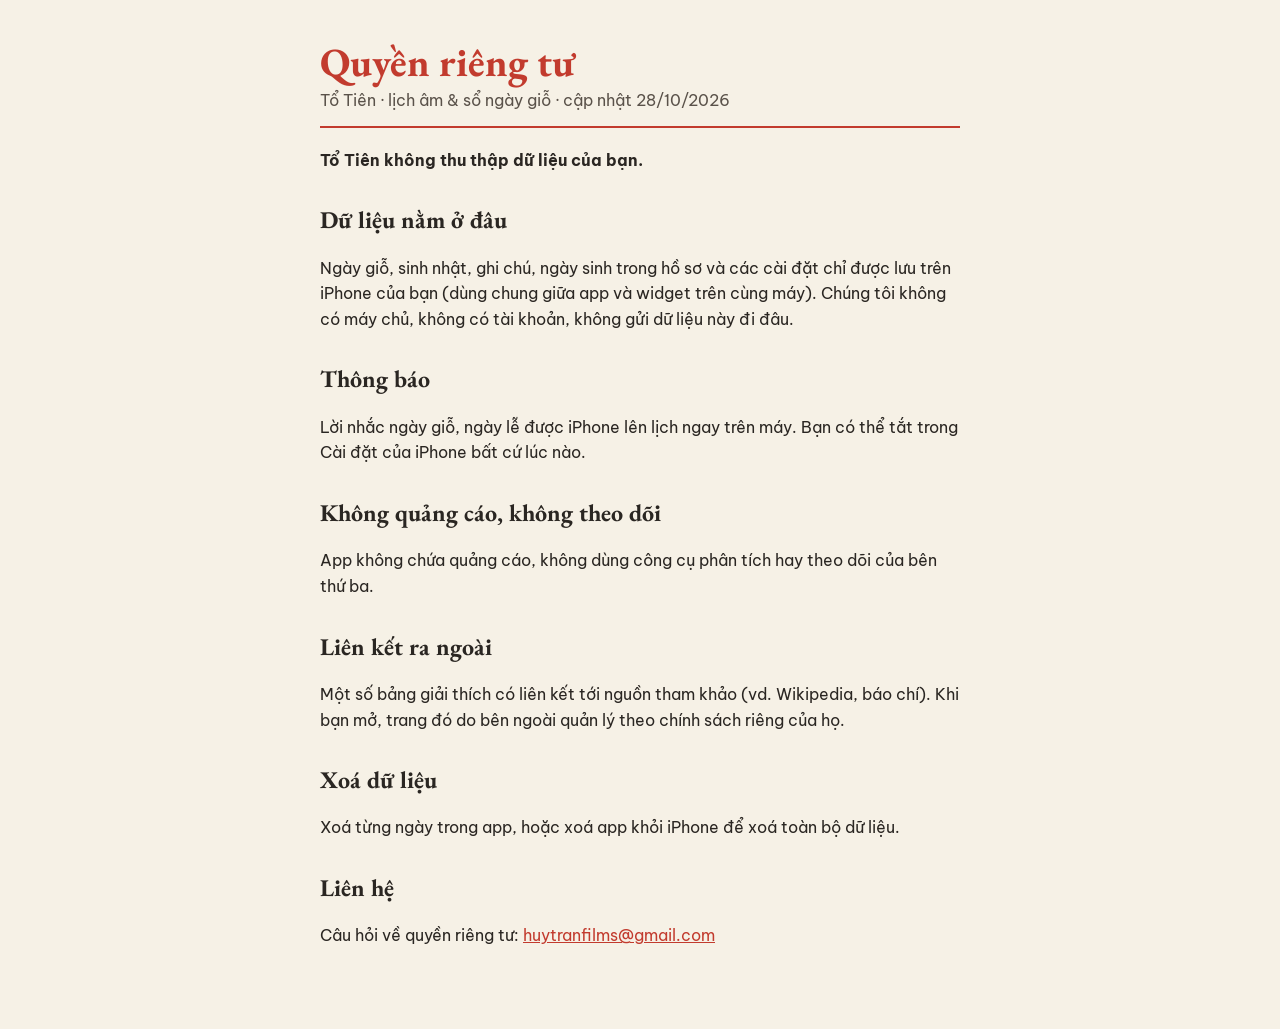
==== privacy.html @ 753793e9 "Trang hỗ trợ và quyền riêng tư của Tổ Tiên Co-Authored-By: Claude Opus 5.5 <noreply@anthropic.com> C" ====
<!doctype html><html lang="vi"><head><meta charset="utf-8"><meta name="viewport" content="width=device-width,initial-scale=1">
<title>Tổ Tiên · Quyền riêng tư</title>
<link rel="stylesheet" href="https://fonts.googleapis.com/css2?family=EB+Garamond:wght@800&family=Be+Vietnam+Pro:wght@400;700&display=swap">
<link rel="stylesheet" href="style.css"></head><body><main>
<h1>Quyền riêng tư</h1>
<p class="sub">Tổ Tiên · lịch âm &amp; sổ ngày giỗ · cập nhật 28/10/2026</p>
<p><strong>Tổ Tiên không thu thập dữ liệu của bạn.</strong></p>
<h2>Dữ liệu nằm ở đâu</h2>
<p>Ngày giỗ, sinh nhật, ghi chú, ngày sinh trong hồ sơ và các cài đặt chỉ được lưu trên iPhone của bạn (dùng chung giữa app và widget trên cùng máy). Chúng tôi không có máy chủ, không có tài khoản, không gửi dữ liệu này đi đâu.</p>
<h2>Thông báo</h2>
<p>Lời nhắc ngày giỗ, ngày lễ được iPhone lên lịch ngay trên máy. Bạn có thể tắt trong Cài đặt của iPhone bất cứ lúc nào.</p>
<h2>Không quảng cáo, không theo dõi</h2>
<p>App không chứa quảng cáo, không dùng công cụ phân tích hay theo dõi của bên thứ ba.</p>
<h2>Liên kết ra ngoài</h2>
<p>Một số bảng giải thích có liên kết tới nguồn tham khảo (vd. Wikipedia, báo chí). Khi bạn mở, trang đó do bên ngoài quản lý theo chính sách riêng của họ.</p>
<h2>Xoá dữ liệu</h2>
<p>Xoá từng ngày trong app, hoặc xoá app khỏi iPhone để xoá toàn bộ dữ liệu.</p>
<h2>Liên hệ</h2>
<p>Câu hỏi về quyền riêng tư: <a href="mailto:huytranfilms@gmail.com">huytranfilms@gmail.com</a></p>
</main></body></html>
---- style.css ----
:root{--paper:#F6F1E6;--ink:#2A2622;--soft:#5A524A;--red:#C23B2E;--green:#2E6A4C}
body{margin:0;background:var(--paper);color:var(--ink);font:16px/1.6 "Be Vietnam Pro",system-ui,sans-serif}
main{max-width:640px;margin:0 auto;padding:40px 16px 64px}
h1{font-family:"EB Garamond",Georgia,serif;color:var(--red);font-size:40px;line-height:1.1;margin:0 0 4px}
h2{font-family:"EB Garamond",Georgia,serif;font-size:24px;margin:28px 0 6px}
.sub{color:var(--soft);margin:0 0 20px;border-bottom:2px solid var(--red);padding-bottom:12px}
a{color:var(--red)}
small{color:var(--soft)}
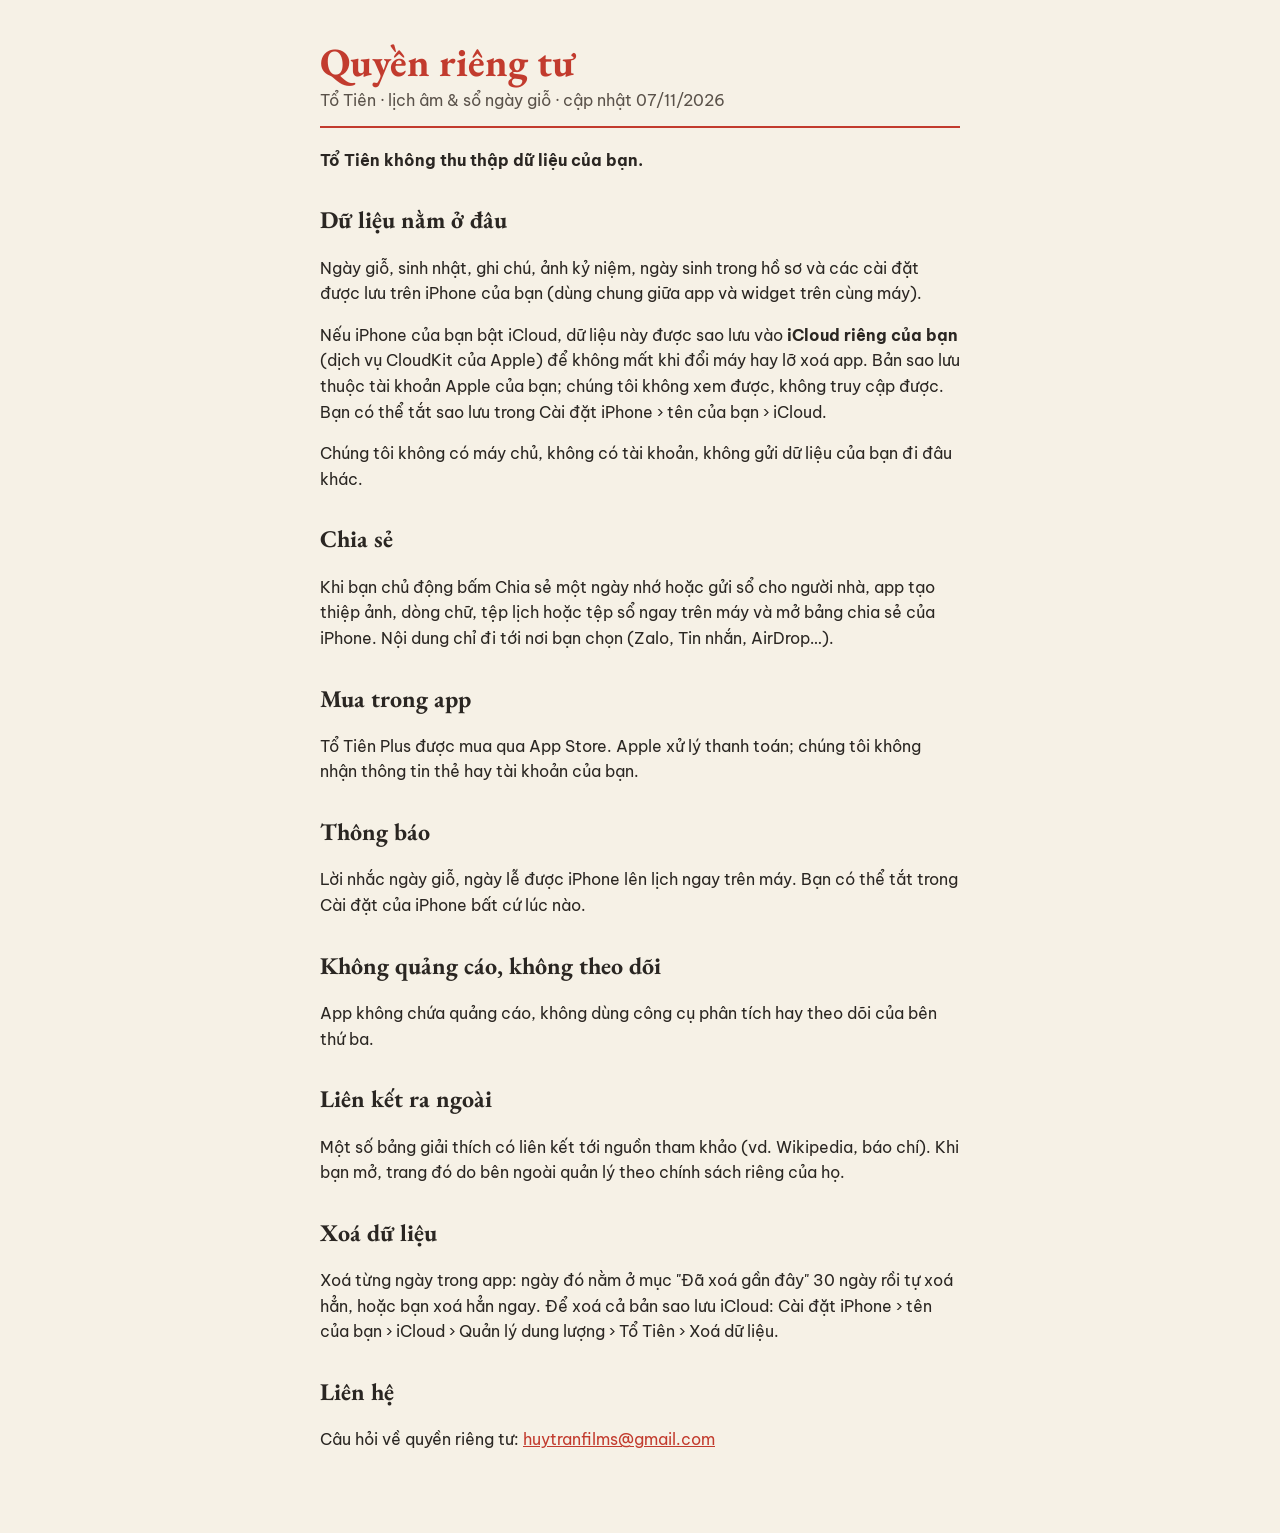
==== commit a9f6a9f0: "Quyền riêng tư: sao lưu iCloud riêng của người dùng, chia sẻ, mua trong app, Đã xoá gần đây Co-Autho" ====
--- a/privacy.html
+++ b/privacy.html
@@ -3,10 +3,16 @@
 <link rel="stylesheet" href="https://fonts.googleapis.com/css2?family=EB+Garamond:wght@800&family=Be+Vietnam+Pro:wght@400;700&display=swap">
 <link rel="stylesheet" href="style.css"></head><body><main>
 <h1>Quyền riêng tư</h1>
-<p class="sub">Tổ Tiên · lịch âm &amp; sổ ngày giỗ · cập nhật 28/10/2026</p>
+<p class="sub">Tổ Tiên · lịch âm &amp; sổ ngày giỗ · cập nhật 07/11/2026</p>
 <p><strong>Tổ Tiên không thu thập dữ liệu của bạn.</strong></p>
 <h2>Dữ liệu nằm ở đâu</h2>
-<p>Ngày giỗ, sinh nhật, ghi chú, ngày sinh trong hồ sơ và các cài đặt chỉ được lưu trên iPhone của bạn (dùng chung giữa app và widget trên cùng máy). Chúng tôi không có máy chủ, không có tài khoản, không gửi dữ liệu này đi đâu.</p>
+<p>Ngày giỗ, sinh nhật, ghi chú, ảnh kỷ niệm, ngày sinh trong hồ sơ và các cài đặt được lưu trên iPhone của bạn (dùng chung giữa app và widget trên cùng máy).</p>
+<p>Nếu iPhone của bạn bật iCloud, dữ liệu này được sao lưu vào <strong>iCloud riêng của bạn</strong> (dịch vụ CloudKit của Apple) để không mất khi đổi máy hay lỡ xoá app. Bản sao lưu thuộc tài khoản Apple của bạn; chúng tôi không xem được, không truy cập được. Bạn có thể tắt sao lưu trong Cài đặt iPhone › tên của bạn › iCloud.</p>
+<p>Chúng tôi không có máy chủ, không có tài khoản, không gửi dữ liệu của bạn đi đâu khác.</p>
+<h2>Chia sẻ</h2>
+<p>Khi bạn chủ động bấm Chia sẻ một ngày nhớ hoặc gửi sổ cho người nhà, app tạo thiệp ảnh, dòng chữ, tệp lịch hoặc tệp sổ ngay trên máy và mở bảng chia sẻ của iPhone. Nội dung chỉ đi tới nơi bạn chọn (Zalo, Tin nhắn, AirDrop…).</p>
+<h2>Mua trong app</h2>
+<p>Tổ Tiên Plus được mua qua App Store. Apple xử lý thanh toán; chúng tôi không nhận thông tin thẻ hay tài khoản của bạn.</p>
 <h2>Thông báo</h2>
 <p>Lời nhắc ngày giỗ, ngày lễ được iPhone lên lịch ngay trên máy. Bạn có thể tắt trong Cài đặt của iPhone bất cứ lúc nào.</p>
 <h2>Không quảng cáo, không theo dõi</h2>
@@ -14,7 +20,7 @@
 <h2>Liên kết ra ngoài</h2>
 <p>Một số bảng giải thích có liên kết tới nguồn tham khảo (vd. Wikipedia, báo chí). Khi bạn mở, trang đó do bên ngoài quản lý theo chính sách riêng của họ.</p>
 <h2>Xoá dữ liệu</h2>
-<p>Xoá từng ngày trong app, hoặc xoá app khỏi iPhone để xoá toàn bộ dữ liệu.</p>
+<p>Xoá từng ngày trong app: ngày đó nằm ở mục "Đã xoá gần đây" 30 ngày rồi tự xoá hẳn, hoặc bạn xoá hẳn ngay. Để xoá cả bản sao lưu iCloud: Cài đặt iPhone › tên của bạn › iCloud › Quản lý dung lượng › Tổ Tiên › Xoá dữ liệu.</p>
 <h2>Liên hệ</h2>
 <p>Câu hỏi về quyền riêng tư: <a href="mailto:huytranfilms@gmail.com">huytranfilms@gmail.com</a></p>
 </main></body></html>
